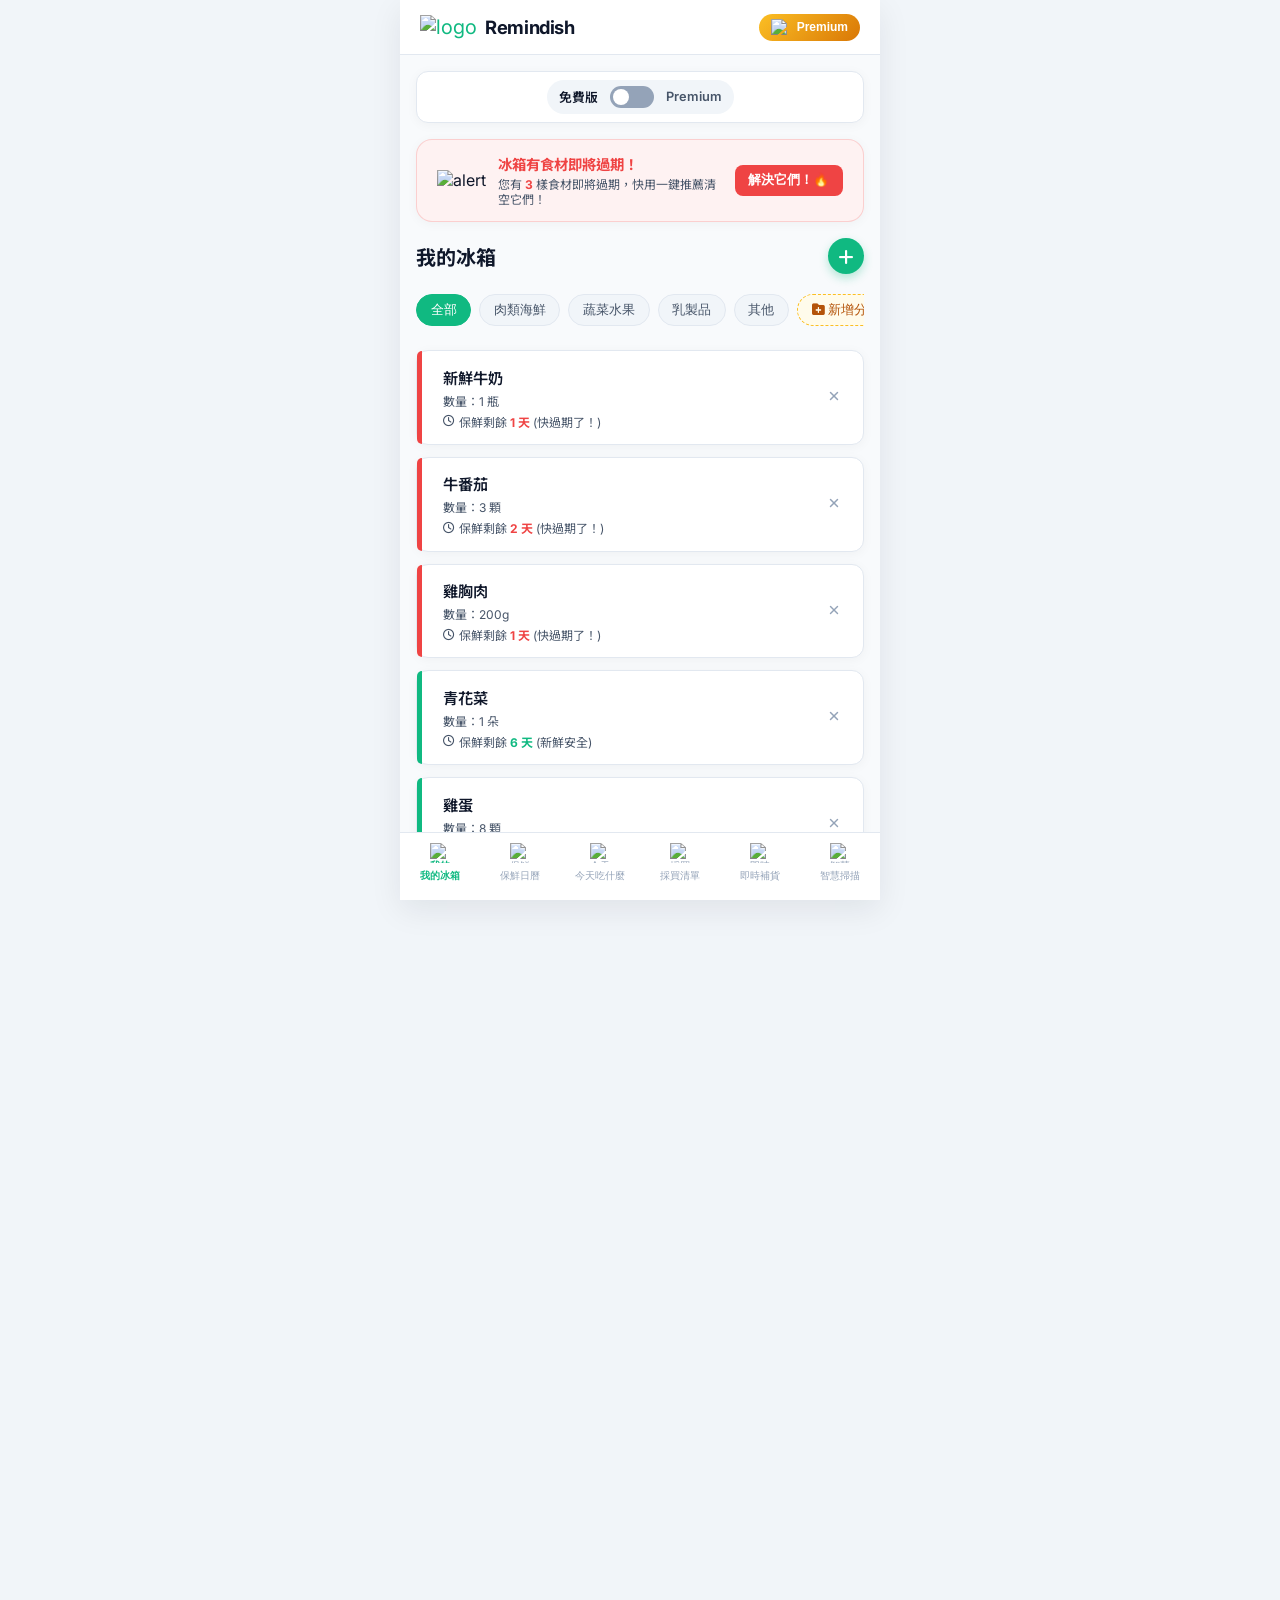
==== index.html @ 3a60038e "Add files via upload" ====
<!DOCTYPE html>
<html lang="zh-TW">
<head>
    <meta charset="UTF-8">
    <meta name="viewport" content="width=device-width, initial-scale=1.0, maximum-scale=1.0, user-scalable=no">
    <title>Remindish - 冰箱智慧食材管理與剩食救星</title>
    <!-- Google Fonts -->
    <link rel="preconnect" href="https://fonts.googleapis.com">
    <link rel="preconnect" href="https://fonts.gstatic.com" crossorigin>
    <link href="https://fonts.googleapis.com/css2?family=Inter:wght@300;400;500;600;700&family=Noto+Sans+TC:wght@300;400;500;700&display=swap" rel="stylesheet">
    <!-- FontAwesome for icons -->
    <link rel="stylesheet" href="https://cdnjs.cloudflare.com/ajax/libs/font-awesome/6.4.0/css/all.min.css">
    <link rel="stylesheet" href="style.css">
</head>
<body class="light-theme">
    
    <!-- Mobile App Root Container (Takes 100% width on phone, centered max-width on desktop) -->
    <div class="app-container">

        <!-- App Header -->
        <header class="app-header">
            <div class="logo-area">
                <div class="logo-icon"><img src="images/logo_fully_transparent.png" alt="logo" width="24" height="24"></div>
                <div class="logo-text">Remindish</div>
            </div>
            
            <div class="header-actions">
                <button class="pricing-btn" id="pricing-modal-trigger">
                    <img src="images/premium.svg" alt="premium" width="16" height="16" style="margin-right: 4px; vertical-align: middle;"> Premium
                </button>
            </div>
        </header>

        <!-- Scrollable Content Area -->
        <div class="app-content">
            
            <!-- Freemium Switcher Toggle (Floating/Sticky under header) -->
            <div class="tier-sticky-bar">
                <div class="tier-toggle-wrapper">
                    <span class="toggle-label Free">免費版</span>
                    <label class="switch">
                        <input type="checkbox" id="tier-toggle">
                        <span class="slider round"></span>
                    </label>
                    <span class="toggle-label Premium">Premium</span>
                </div>
            </div>

            <!-- Alert Banner (Magic Moment Trigger) -->
            <div class="magic-moment-banner" id="magic-banner">
                <div class="banner-icon">
                    <img src="images/alert.svg" alt="alert" width="24" height="24">
                </div>
                <div class="banner-content">
                    <h4>冰箱有食材即將過期！</h4>
                    <p>您有 <span class="highlight-count" id="expiring-count">3</span> 樣食材即將過期，快用一鍵推薦清空它們！</p>
                </div>
                <button class="banner-btn" id="magic-solve-btn">
                    解決它們！🔥
                </button>
            </div>

            <!-- Tab: 我的冰箱 -->
            <section id="tab-fridge" class="tab-section active">
                <div class="section-header">
                    <h2>我的冰箱</h2>
                    <button class="add-food-fab" id="open-add-modal">
                        <i class="fa-solid fa-plus"></i>
                    </button>
                </div>

                <!-- Folders (Category Selection) -->
                <div class="fridge-folders">
                    <div class="folder-list" id="fridge-folders-list">
                        <button class="folder-tab active" data-category="all">全部</button>
                        <button class="folder-tab" data-category="meat">肉類海鮮</button>
                        <button class="folder-tab" data-category="veg">蔬菜水果</button>
                        <button class="folder-tab" data-category="dairy">乳製品</button>
                        <button class="folder-tab" data-category="others">其他</button>
                        <button class="folder-tab add-folder-btn-lock" id="add-folder-btn">
                            新增分類 <img src="images/premium.svg" alt="lock" class="lock-icon" width="10" height="10" style="vertical-align: middle;">
                        </button>
                    </div>
                </div>

                <!-- Fridge Items Grid -->
                <div class="fridge-grid" id="fridge-grid">
                    <!-- JS Dynamic Render -->
                </div>
            </section>

            <!-- Tab: 保鮮日曆 -->
            <section id="tab-calendar" class="tab-section">
                <div class="section-header">
                    <h2>保鮮日曆</h2>
                </div>
                <div class="calendar-layout">
                    <div class="calendar-widget" id="calendar-widget">
                        <div class="calendar-header">
                            <button class="cal-nav-btn"><i class="fa-solid fa-chevron-left"></i></button>
                            <span class="cal-month-title">2026 年 6 月</span>
                            <button class="cal-nav-btn"><i class="fa-solid fa-chevron-right"></i></button>
                        </div>
                        <div class="calendar-weekdays">
                            <div>日</div><div>一</div><div>二</div><div>三</div><div>四</div><div>五</div><div>六</div>
                        </div>
                        <div class="calendar-days" id="calendar-days-container">
                            <!-- Days rendered via JS -->
                        </div>
                    </div>
                    
                    <div class="calendar-expiry-box">
                        <h3 id="selected-date-info">2026年6月4日</h3>
                        <div class="expiry-items-list" id="expiry-items-list">
                            <!-- JS dynamic render -->
                        </div>
                    </div>
                </div>
            </section>

            <!-- Tab: 今天吃什麼 -->
            <section id="tab-recipes" class="tab-section">
                <div class="section-header">
                    <h2>今天吃什麼</h2>
                    <div class="recipe-mode-indicator">
                        <span class="mode-text" id="recipe-limit-text">免費版 (限推薦 2 道)</span>
                    </div>
                </div>

                <!-- Recipe Search Bar -->
                <div class="recipe-search-bar" style="margin-bottom: 1rem;">
                    <div style="position: relative; display: flex; align-items: center; width: 100%;">
                        <i class="fa-solid fa-magnifying-glass" style="position: absolute; left: 12px; color: var(--color-text-secondary); pointer-events: none;"></i>
                        <input type="text" id="recipe-search-input" placeholder="搜尋食譜名稱或食材項目...">
                    </div>
                </div>

                <!-- Ingredient chips selector -->
                <div class="recipe-selector-box">
                    <p class="select-tip">選擇要使用的食材（預設已帶入過期食材）：</p>
                    <div class="ingredient-chips-container" id="recipe-ingredients-chips">
                        <!-- Chips rendered by JS -->
                    </div>
                    <button class="btn btn-primary btn-block" id="generate-recipes-btn">
                        <i class="fa-solid fa-wand-magic-sparkles"></i> 智慧配對最佳食譜
                    </button>
                </div>

                <!-- Recipe Category Filters -->
                <div class="recipe-categories-container" id="recipe-categories-bar">
                    <div class="recipe-cat-header">
                        <span class="cat-label">食譜分類濾鏡</span>
                        <img src="images/premium.svg" alt="lock" class="lock-icon" width="12" height="12" style="vertical-align: middle;">
                    </div>
                    <div class="recipe-cat-tags locked">
                        <span class="recipe-tag active">全部</span>
                        <span class="recipe-tag">家常快炒</span>
                        <span class="recipe-tag">精緻湯品</span>
                        <span class="recipe-tag">低卡減脂</span>
                        <span class="recipe-tag">烤箱料理</span>
                    </div>
                </div>

                <!-- Recipes Grid -->
                <div class="recipes-grid" id="recipes-grid">
                    <!-- JS Dynamic Render -->
                </div>
            </section>

            <!-- Tab: 採買清單 -->
            <section id="tab-shopping" class="tab-section">
                <div class="section-header">
                    <h2>採買清單</h2>
                    <button class="btn btn-text" id="clear-shopping-btn">
                        <i class="fa-solid fa-trash-can"></i> 清除
                    </button>
                </div>
                <div class="shopping-layout">
                    <div class="shopping-input-bar">
                        <input type="text" id="shopping-item-input" placeholder="想要採買什麼食材...">
                        <button class="btn btn-primary" id="add-shopping-btn">新增</button>
                    </div>
                    
                    <ul class="shopping-list" id="shopping-list-ul">
                        <!-- JS dynamic render -->
                    </ul>
                    
                    <div class="shopping-actions">
                        <button class="btn btn-primary btn-block" id="go-to-shop-btn">
                            <i class="fa-solid fa-truck-fast"></i> 前往「即時補貨」商場
                        </button>
                    </div>
                </div>
            </section>

            <!-- Tab: 即時補貨 -->
            <section id="tab-shop" class="tab-section">
                <div class="section-header">
                    <h2>即時補貨</h2>
                    <div class="cart-badge-container">
                        <i class="fa-solid fa-basket-shopping text-pink"></i> 購物車 (<span id="cart-count">0</span>)
                    </div>
                </div>
                <div class="shop-mobile-layout">
                    <div class="shop-import-section">
                        <h3>從採買清單一鍵補貨</h3>
                        <div class="import-shopping-box" id="import-shopping-box">
                            <!-- Dynamic elements -->
                        </div>
                    </div>
                    <div class="shop-products-section">
                        <h3>推薦食材加購</h3>
                        <div class="products-grid" id="products-grid">
                            <!-- Dynamic render -->
                        </div>
                    </div>
                </div>
            </section>

            <!-- Tab: 智慧掃描 -->
            <section id="tab-scan" class="tab-section">
                <div class="section-header">
                    <h2>智慧掃描</h2>
                </div>
                
                <!-- Lock Screen if Free Tier -->
                <div class="scan-lock-screen" id="scan-lock-screen">
                    <div class="lock-icon-large"><img src="images/premium.svg" alt="lock" width="64" height="64"></div>
                    <h3>這是 Premium 付費版專屬功能</h3>
                    <p>升級為 Premium 用戶，即可享受拍照發票或食材照片自動辨識並快速建檔的便利體驗！</p>
                    <button class="btn btn-gold" id="scan-upgrade-btn">
                        <img src="images/premium.svg" alt="premium" width="16" height="16" style="margin-right: 4px; vertical-align: middle;"> 立即升級 Premium
                    </button>
                </div>

                <!-- Scan Functional UI (Visible only in Premium) -->
                <div class="scan-working-screen hidden" id="scan-working-screen">
                    
                    <!-- Camera / Preview Workspace -->
                    <div class="scan-workspace">
                        <!-- Camera Stream Preview -->
                        <div class="camera-preview-container hidden" id="camera-preview-box">
                            <video id="camera-stream" autoplay playsinline></video>
                            <div class="camera-controls">
                                <button class="btn btn-secondary" id="close-camera-btn">關閉相機</button>
                                <button class="btn btn-primary" id="capture-photo-btn">
                                    <i class="fa-solid fa-camera"></i> 拍照
                                </button>
                            </div>
                        </div>

                        <!-- Image Preview (Captured or Uploaded) -->
                        <div class="image-preview-container hidden" id="image-preview-box">
                            <img id="scanned-image-preview" src="" alt="預覽相片">
                            <div class="preview-controls">
                                <button class="btn btn-secondary" id="recapture-btn">重新選擇</button>
                                <button class="btn btn-primary" id="analyze-photo-btn">
                                    <i class="fa-solid fa-wand-magic-sparkles"></i> 開始 AI 辨識
                                </button>
                            </div>
                        </div>

                        <!-- Initial Scan Choice Panel -->
                        <div class="scan-options" id="scan-options-panel">
                            <div class="scan-card" id="scan-camera-trigger">
                                <img src="images/scan.svg" alt="camera" width="48" height="48" style="margin-bottom: 8px;">
                                <h3>開啟相機拍攝</h3>
                                <p>使用手機或電腦相機，開啟即時鏡頭畫面拍攝食材。</p>
                                <button class="btn btn-secondary btn-block">啟動鏡頭</button>
                            </div>
                            <div class="scan-card" id="scan-upload-trigger">
                                <img src="images/shopping.svg" alt="upload" width="48" height="48" style="margin-bottom: 8px;">
                                <h3>從相簿上傳</h3>
                                <p>從您手機的相本選擇已拍好的食材照片或明細圖片上傳。</p>
                                <button class="btn btn-secondary btn-block">選擇照片</button>
                            </div>
                        </div>
                    </div>
                    
                    <!-- Hidden elements for file selection and drawing -->
                    <input type="file" id="scan-file-input" accept="image/*" style="display: none;">
                    <canvas id="scan-canvas" style="display: none;"></canvas>

                    <!-- Scanner Animation Overlay (Hidden initially) -->
                    <div class="scanner-simulation hidden" id="scanner-sim">
                        <div class="scanner-line"></div>
                        <div class="scanner-text" id="scanner-sim-text">正在分析發票條碼與食材明細...</div>
                    </div>
                </div>
            </section>

        </div>

        <!-- Bottom Navigation Bar (Phone Tab Bar) -->
        <nav class="bottom-nav">
            <button class="nav-item active" data-tab="fridge">
                <img src="images/fridge.svg" alt="我的冰箱" width="20" height="20">
                <span>我的冰箱</span>
            </button>
            <button class="nav-item" data-tab="calendar">
                <img src="images/calendar.svg" alt="保鮮日曆" width="20" height="20">
                <span>保鮮日曆</span>
            </button>
            <button class="nav-item" data-tab="recipes">
                <img src="images/recipes.svg" alt="今天吃什麼" width="20" height="20">
                <span>今天吃什麼</span>
            </button>
            <button class="nav-item" data-tab="shopping">
                <img src="images/shopping.svg" alt="採買清單" width="20" height="20">
                <span>採買清單</span>
            </button>
            <button class="nav-item" data-tab="shop">
                <img src="images/shop.svg" alt="即時補貨" width="20" height="20">
                <span>即時補貨</span>
            </button>
            <button class="nav-item" data-tab="scan">
                <img src="images/scan.svg" alt="智慧掃描" width="20" height="20">
                <span>智慧掃描</span>
            </button>
        </nav>

    </div>

    <!-- Modal: 新增食材 -->
    <div class="modal-overlay" id="add-item-modal">
        <div class="modal-content">
            <div class="modal-header">
                <h3>新增食材到冰箱</h3>
                <button class="close-btn" id="close-add-modal">&times;</button>
            </div>
            <div class="modal-body">
                <div class="form-group">
                    <label for="input-name">食材名稱</label>
                    <input type="text" id="input-name" placeholder="例如：青花菜、牛肉片">
                </div>
                <div class="form-row">
                    <div class="form-group">
                        <label for="input-category">食材分類</label>
                        <select id="input-category">
                            <option value="meat">肉類海鮮</option>
                            <option value="veg">蔬菜水果</option>
                            <option value="dairy">乳製品</option>
                            <option value="others">其他</option>
                        </select>
                    </div>
                    <div class="form-group">
                        <label for="input-days">保鮮天數</label>
                        <input type="number" id="input-days" value="3" min="1">
                    </div>
                </div>
                <div class="form-group">
                    <label for="input-quantity">數量 / 單位</label>
                    <input type="text" id="input-quantity" value="1 包" placeholder="例如：1 包、500g">
                </div>
            </div>
            <div class="modal-footer">
                <button class="btn btn-secondary" id="cancel-add-btn">取消</button>
                <button class="btn btn-primary" id="save-add-btn">新增</button>
            </div>
        </div>
    </div>

    <!-- Modal: 訂閱方案 -->
    <div class="modal-overlay" id="pricing-modal">
        <div class="modal-content pricing-modal-content">
            <div class="modal-header">
                <h3>💎 訂閱 Premium 計劃</h3>
                <button class="close-btn" id="close-pricing-modal">&times;</button>
            </div>
            <div class="modal-body">
                <div class="pricing-cards-container">
                    
                    <!-- Free Plan Card -->
                    <div class="pricing-card free-plan">
                        <div class="plan-badge">Starter</div>
                        <h4>免費版</h4>
                        <div class="price">NT$0 <span>/ 永久免費</span></div>
                        <p class="plan-desc">適合輕度使用者、初次體驗</p>
                        <ul class="plan-features">
                            <li><i class="fa-solid fa-check"></i> 手動輸入食材</li>
                            <li><i class="fa-solid fa-check"></i> 剩菜食譜限 2 道</li>
                            <li><i class="fa-solid fa-xmark text-red"></i> 觀看 5 秒廣告</li>
                            <li><i class="fa-solid fa-xmark text-red"></i> 無法新增分類/自訂分類</li>
                        </ul>
                        <button class="btn btn-secondary btn-block" id="choose-free-btn">目前方案</button>
                    </div>
                    
                    <!-- Monthly Plan Card -->
                    <div class="pricing-card premium-plan monthly recommended">
                        <div class="plan-badge">最受歡迎</div>
                        <h4>Premium 月訂閱</h4>
                        <div class="price">NT$120 <span>/ 月</span></div>
                        <p class="plan-desc">經常下廚、想減少食材浪費的個人</p>
                        <ul class="plan-features">
                            <li><i class="fa-solid fa-check"></i> <strong>AI 智慧發票/照片掃描</strong></li>
                            <li><i class="fa-solid fa-check"></i> <strong>無廣告干擾</strong> 流暢體驗</li>
                            <li><i class="fa-solid fa-check"></i> 剩食食譜擴增至 <strong>4~5 道</strong></li>
                            <li><i class="fa-solid fa-check"></i> 解鎖食材分類與資料夾</li>
                        </ul>
                        <button class="btn btn-gold btn-block" id="upgrade-monthly-btn">立即訂閱</button>
                    </div>

                    <!-- Yearly Plan Card -->
                    <div class="pricing-card premium-plan yearly">
                        <div class="plan-badge-gold">超值首選</div>
                        <h4>Premium 年訂閱</h4>
                        <div class="price">NT$1320 <span>/ 年</span></div>
                        <p class="plan-desc">長期管理省心首選，每月僅約 NT$110</p>
                        <ul class="plan-features">
                            <li><i class="fa-solid fa-check"></i> 享有 Monthly 所有功能</li>
                            <li><i class="fa-solid fa-percent"></i> 年繳省下 <strong>10%</strong> 費用</li>
                            <li><i class="fa-solid fa-shield-halved"></i> 隨時可取消</li>
                        </ul>
                        <button class="btn btn-gold btn-block" id="upgrade-yearly-btn">年度訂閱 (最划算)</button>
                    </div>
                </div>

                <!-- Exporter section for JPG assets -->
                <div class="download-assets-section" style="margin: 1.5rem 0; text-align: center; border-top: 1px solid var(--border-color); padding-top: 1.5rem;">
                    <h4 style="font-size: 0.95rem; font-weight: 700; margin-bottom: 0.35rem;">📦 開發資源下載 (自行使用)</h4>
                    <p style="font-size: 0.75rem; color: var(--color-text-secondary); margin-bottom: 0.85rem;">可一鍵將所有的功能模組圖示與 App Logo 匯出為高畫質 JPG 格式圖檔</p>
                    <button class="btn btn-primary" id="download-jpg-btn" style="padding: 0.55rem 1.5rem;">
                        <i class="fa-solid fa-download"></i> 一鍵下載全套 JPG 圖檔
                    </button>
                </div>

                <!-- Why Subscribe -->
                <div class="why-subscribe-section">
                    <h4>為什麼選擇 Premium 訂閱制？</h4>
                    <div class="why-grid">
                        <div class="why-item">
                            <h5><i class="fa-solid fa-clock-rotate-left"></i> 需求具有持續性</h5>
                            <p>食材管理與料理規劃是每天重複發生的剛需，訂閱讓我們能為您提供不間斷的提醒服務。</p>
                        </div>
                        <div class="why-item">
                            <h5><i class="fa-solid fa-chart-line"></i> 使用價值持續累積</h5>
                            <p>使用越久，您的飲食偏好、食材分類與常備清單越完整，AI 推薦也越貼切。</p>
                        </div>
                        <div class="why-item">
                            <h5><i class="fa-solid fa-bolt"></i> 大幅節省時間</h5>
                            <p>一鍵拍照或掃描發票，5 秒自動辨識輸入，免去手動打字記錄的繁瑣過程。</p>
                        </div>
                        <div class="why-item">
                            <h5><i class="fa-solid fa-server"></i> 支撐服務維護</h5>
                            <p>您的訂閱金能直接支持我們在 AI 影像辨識、智慧食譜運算伺服器與資料庫之維護開銷。</p>
                        </div>
                    </div>
                </div>
            </div>
        </div>
    </div>

    <!-- Ad Overlay Container (Free tier only) -->
    <div class="ad-overlay" id="ad-overlay">
        <div class="ad-box">
            <div class="ad-header">
                <span class="ad-badge">廣告</span>
                <span class="ad-timer" id="ad-timer-text">廣告將於 5 秒後結束</span>
                <button class="ad-skip-btn hidden" id="ad-skip-btn">跳過廣告 &times;</button>
            </div>
            <div class="ad-body">
                <h2>🍏 Remindish Premium 享無廣告體驗</h2>
                <p>升級為 Premium 會員，不僅能去廣告，還能解鎖 **AI 發票掃描** 與 **多重食譜推薦**！</p>
                <div class="ad-visual">
                    <i class="fa-solid fa-gem animated-gem"></i>
                    <span>年訂閱平均每月只要 NT$110！</span>
                </div>
                <button class="btn btn-gold" id="ad-upgrade-btn">升級並跳過廣告</button>
            </div>
        </div>
    </div>

    <!-- Recipe Detail Modal -->
    <div class="modal-overlay" id="recipe-detail-modal">
        <div class="modal-content recipe-modal-content">
            <div class="modal-header">
                <h3 id="recipe-detail-title">食譜詳情</h3>
                <button class="close-btn" id="close-recipe-detail">&times;</button>
            </div>
            <div class="modal-body" id="recipe-detail-body">
                <!-- JS dynamic content -->
            </div>
        </div>
    </div>

    <!-- Toast Notification -->
    <div class="toast" id="toast">提示訊息</div>

    <script src="app.js"></script>
</body>
</html>
---- style.css ----
/* ==========================================================================
   Remindish.AI MVP - Mobile Web App Sizing (No Phone Bezel/Simulator)
   ========================================================================== */

:root {
    --bg-desktop: #f1f5f9;
    --bg-phone: #f8fafc;
    --bg-card: #ffffff;
    
    --color-text-primary: #0f172a;
    --color-text-secondary: #475569;
    --color-text-muted: #94a3b8;
    
    --border-color: #e2e8f0;
    
    /* Clean, Consumer Colors */
    --primary: #10b981; /* Healthy Fresh Green */
    --primary-light: #e6f4ea;
    --primary-hover: #059669;
    
    --accent-orange: #f59e0b; /* Expiry Warning */
    --accent-orange-light: #fffbeb;
    
    --accent-red: #ef4444; /* High Expiry Danger */
    --accent-red-light: #fef2f2;
    
    --accent-cyan: #06b6d4;
    --accent-cyan-light: #ecfeff;
    
    --accent-pink: #ec4899;
    --accent-pink-light: #fdf2f8;
    
    --accent-gold: #fbbf24;
    --accent-gold-light: #fffbeb;
    
    --font-sans: 'Inter', 'Noto Sans TC', sans-serif;
    --shadow-soft: 0 2px 12px rgba(0, 0, 0, 0.04);
    --shadow-premium: 0 10px 30px rgba(15, 23, 42, 0.08);
    --transition-smooth: all 0.2s ease-in-out;
}

/* Reset */
* {
    margin: 0;
    padding: 0;
    box-sizing: border-box;
}

body {
    background-color: var(--bg-desktop);
    color: var(--color-text-primary);
    font-family: var(--font-sans);
    min-height: 100vh;
    display: flex;
    justify-content: center;
    align-items: flex-start;
}

/* App Container - Acts as the mobile page layout container */
.app-container {
    width: 100%;
    max-width: 480px; /* Real mobile app width when viewed on desktop */
    min-height: 100vh;
    height: 100vh;
    background-color: var(--bg-phone);
    display: flex;
    flex-direction: column;
    position: relative;
    box-shadow: var(--shadow-premium);
    overflow: hidden;
}

/* Scrollable Content Area */
.app-content {
    flex: 1;
    overflow-y: auto;
    padding: 1rem;
    padding-bottom: 84px; /* Room for bottom navigation */
    display: flex;
    flex-direction: column;
    gap: 1rem;
}

/* Header */
.app-header {
    display: flex;
    justify-content: space-between;
    align-items: center;
    padding: 0.85rem 1.25rem;
    background: var(--bg-card);
    border-bottom: 1px solid var(--border-color);
}

.logo-area {
    display: flex;
    align-items: center;
    gap: 0.5rem;
}

.logo-icon {
    font-size: 1.25rem;
    color: var(--primary);
}

.logo-text {
    font-size: 1.15rem;
    font-weight: 700;
    letter-spacing: -0.02em;
}

.logo-text span {
    color: var(--primary);
}

/* Sticky Freemium Toggle under Header */
.tier-sticky-bar {
    background: var(--bg-card);
    padding: 0.5rem;
    border-radius: 12px;
    border: 1px solid var(--border-color);
    box-shadow: var(--shadow-soft);
    display: flex;
    justify-content: center;
}

.tier-toggle-wrapper {
    display: flex;
    align-items: center;
    gap: 0.75rem;
    background: #f1f5f9;
    padding: 0.35rem 0.75rem;
    border-radius: 50px;
}

.toggle-label {
    font-size: 0.8rem;
    font-weight: 600;
    color: var(--color-text-secondary);
}

.toggle-label.Free {
    color: var(--color-text-primary);
}

/* Toggle Switch slider styles */
.switch {
    position: relative;
    display: inline-block;
    width: 44px;
    height: 22px;
}

.switch input {
    opacity: 0;
    width: 0;
    height: 0;
}

.slider {
    position: absolute;
    cursor: pointer;
    top: 0;
    left: 0;
    right: 0;
    bottom: 0;
    background-color: var(--color-text-muted);
    transition: .3s;
    border-radius: 34px;
}

.slider:before {
    position: absolute;
    content: "";
    height: 16px;
    width: 16px;
    left: 3px;
    bottom: 3px;
    background-color: white;
    transition: .3s;
    border-radius: 50%;
}

input:checked + .slider {
    background-color: var(--accent-gold);
}

input:checked + .slider:before {
    transform: translateX(22px);
}

/* Pricing Header Button */
.pricing-btn {
    background: linear-gradient(135deg, var(--accent-gold), #d97706);
    color: #ffffff;
    border: none;
    padding: 0.35rem 0.75rem;
    border-radius: 50px;
    font-weight: 700;
    font-size: 0.75rem;
    cursor: pointer;
    display: flex;
    align-items: center;
    gap: 0.35rem;
    transition: var(--transition-smooth);
}

.pricing-btn:hover {
    transform: translateY(-1px);
}

/* Bottom Navigation Bar (Tab Bar) */
.bottom-nav {
    position: absolute;
    bottom: 0;
    left: 0;
    right: 0;
    height: 68px;
    background: var(--bg-card);
    border-top: 1px solid var(--border-color);
    display: flex;
    justify-content: space-around;
    align-items: center;
    padding-bottom: 8px;
    z-index: 100;
}

.bottom-nav .nav-item {
    background: transparent;
    border: none;
    display: flex;
    flex-direction: column;
    align-items: center;
    justify-content: center;
    gap: 0.25rem;
    color: var(--color-text-muted);
    font-size: 0.65rem; /* Adjusted for full feature names */
    font-weight: 500;
    cursor: pointer;
    transition: var(--transition-smooth);
    flex: 1;
}

.bottom-nav .nav-item img {
    width: 20px;
    height: 20px;
    margin-bottom: 2px;
}

.bottom-nav .nav-item:hover {
    color: var(--color-text-secondary);
}

.bottom-nav .nav-item.active {
    color: var(--primary);
    font-weight: 700;
}

/* Section transitions */
.tab-section {
    display: none;
}

.tab-section.active {
    display: flex;
    flex-direction: column;
    gap: 1rem;
    animation: slideUp 0.25s ease-out;
}

@keyframes slideUp {
    from { opacity: 0; transform: translateY(8px); }
    to { opacity: 1; transform: translateY(0); }
}

.section-header {
    display: flex;
    justify-content: space-between;
    align-items: center;
    margin-bottom: 0.25rem;
}

.section-header h2 {
    font-size: 1.25rem;
    font-weight: 700;
    color: var(--color-text-primary);
}

/* Expiry Magic Banner */
.magic-moment-banner {
    background: var(--accent-red-light);
    border: 1px solid rgba(239, 68, 68, 0.2);
    border-radius: 16px;
    padding: 0.85rem 1.25rem;
    display: flex;
    align-items: center;
    gap: 0.75rem;
    box-shadow: var(--shadow-soft);
    transition: var(--transition-smooth);
}

.magic-moment-banner.fade-out {
    display: none !important;
}

.banner-content {
    flex: 1;
}

.banner-content h4 {
    font-size: 0.9rem;
    font-weight: 700;
    color: var(--accent-red);
    margin-bottom: 0.15rem;
}

.banner-content p {
    font-size: 0.75rem;
    color: var(--color-text-secondary);
    line-height: 1.3;
}

.highlight-count {
    font-weight: 700;
    color: var(--accent-red);
}

.banner-btn {
    background: var(--accent-red);
    color: #ffffff;
    border: none;
    border-radius: 8px;
    padding: 0.45rem 0.85rem;
    font-size: 0.8rem;
    font-weight: 700;
    cursor: pointer;
    transition: var(--transition-smooth);
}

/* FAB button for adding food */
.add-food-fab {
    background: var(--primary);
    color: #ffffff;
    border: none;
    width: 36px;
    height: 36px;
    border-radius: 50%;
    display: flex;
    justify-content: center;
    align-items: center;
    font-size: 1.1rem;
    cursor: pointer;
    box-shadow: 0 4px 10px rgba(16, 185, 129, 0.3);
    transition: var(--transition-smooth);
}

/* Folders category select bar */
.fridge-folders {
    overflow-x: auto;
    margin-bottom: 0.25rem;
    padding-bottom: 0.25rem;
    -webkit-overflow-scrolling: touch;
}

.fridge-folders::-webkit-scrollbar {
    display: none;
}

.folder-list {
    display: flex;
    gap: 0.5rem;
    white-space: nowrap;
}

.folder-tab {
    background: #f1f5f9;
    border: 1px solid #e2e8f0;
    color: var(--color-text-secondary);
    padding: 0.4rem 0.85rem;
    border-radius: 20px;
    font-size: 0.8rem;
    font-weight: 500;
    cursor: pointer;
}

.folder-tab.active {
    background: var(--primary);
    color: #ffffff;
    border-color: var(--primary);
}

.add-folder-btn-lock {
    background: var(--accent-gold-light);
    border: 1px dashed var(--accent-gold);
    color: #b45309;
}

.lock-icon {
    font-size: 0.7rem;
    margin-left: 0.2rem;
}

/* Food Inventory Grid */
.fridge-grid {
    display: flex;
    flex-direction: column;
    gap: 0.75rem;
}

.food-card {
    background: var(--bg-card);
    border: 1px solid var(--border-color);
    border-radius: 12px;
    padding: 0.9rem 1.1rem;
    display: flex;
    justify-content: space-between;
    align-items: center;
    position: relative;
    box-shadow: var(--shadow-soft);
}

.food-card::before {
    content: '';
    position: absolute;
    top: 0;
    bottom: 0;
    left: 0;
    width: 5px;
    border-top-left-radius: 12px;
    border-bottom-left-radius: 12px;
}

.food-card.expiry-danger::before { background: var(--accent-red); }
.food-card.expiry-warning::before { background: var(--accent-orange); }
.food-card.expiry-safe::before { background: var(--primary); }

.food-card-left {
    display: flex;
    flex-direction: column;
    gap: 0.25rem;
    padding-left: 0.5rem;
}

.food-title {
    font-size: 0.95rem;
    font-weight: 600;
    color: var(--color-text-primary);
}

.food-qty {
    font-size: 0.75rem;
    color: var(--color-text-secondary);
}

.food-expiry-info {
    font-size: 0.75rem;
    color: var(--color-text-secondary);
    display: flex;
    align-items: center;
    gap: 0.25rem;
}

.food-card.expiry-danger .expiry-days-text { color: var(--accent-red); font-weight: 700; }
.food-card.expiry-warning .expiry-days-text { color: var(--accent-orange); font-weight: 700; }
.food-card.expiry-safe .expiry-days-text { color: var(--primary); font-weight: 700; }

.action-icon-btn {
    background: transparent;
    border: none;
    color: var(--color-text-muted);
    cursor: pointer;
    font-size: 0.85rem;
    transition: var(--transition-smooth);
    padding: 0.25rem;
}

.action-icon-btn:hover {
    color: var(--accent-red);
}

/* Button styles */
.btn {
    border: none;
    border-radius: 8px;
    padding: 0.55rem 1rem;
    font-size: 0.85rem;
    font-weight: 600;
    cursor: pointer;
    display: inline-flex;
    align-items: center;
    justify-content: center;
    gap: 0.35rem;
}

.btn-primary {
    background: var(--primary);
    color: #ffffff;
}

.btn-primary:hover {
    background: var(--primary-hover);
}

.btn-secondary {
    background: #f1f5f9;
    color: var(--color-text-primary);
    border: 1px solid var(--border-color);
}

.btn-gold {
    background: linear-gradient(135deg, var(--accent-gold), #d97706);
    color: #ffffff;
}

.btn-block {
    width: 100%;
}

.btn-text {
    background: transparent;
    color: var(--color-text-secondary);
    padding: 0.25rem;
}

/* Modal Drawer (iOS drawer pop style) */
.modal-overlay {
    position: absolute;
    top: 0;
    left: 0;
    right: 0;
    bottom: 0;
    background: rgba(15, 23, 42, 0.4);
    backdrop-filter: blur(4px);
    display: flex;
    justify-content: center;
    align-items: flex-end;
    z-index: 1000;
    opacity: 0;
    pointer-events: none;
    transition: var(--transition-smooth);
}

.modal-overlay.active {
    opacity: 1;
    pointer-events: auto;
}

.modal-content {
    background: var(--bg-card);
    width: 100%;
    border-top-left-radius: 24px;
    border-top-right-radius: 24px;
    padding: 1.5rem;
    box-shadow: 0 -10px 25px rgba(0, 0, 0, 0.1);
    transform: translateY(100%);
    transition: var(--transition-smooth);
    max-height: 85%;
    overflow-y: auto;
}

.modal-overlay.active .modal-content {
    transform: translateY(0);
}

.modal-header {
    display: flex;
    justify-content: space-between;
    align-items: center;
    margin-bottom: 1.25rem;
    padding-bottom: 0.5rem;
    border-bottom: 1px solid var(--border-color);
}

.modal-header h3 {
    font-size: 1.1rem;
    font-weight: 700;
}

.close-btn {
    background: transparent;
    border: none;
    font-size: 1.5rem;
    color: var(--color-text-muted);
    cursor: pointer;
}

/* Form layouts */
.form-group {
    display: flex;
    flex-direction: column;
    gap: 0.4rem;
    margin-bottom: 1rem;
}

.form-group label {
    font-size: 0.75rem;
    font-weight: 600;
    color: var(--color-text-secondary);
}

.form-group input, .form-group select {
    background: #f8fafc;
    border: 1px solid var(--border-color);
    padding: 0.65rem 0.85rem;
    border-radius: 8px;
    font-size: 0.85rem;
    color: var(--color-text-primary);
    outline: none;
}

.form-group input:focus, .form-group select:focus {
    border-color: var(--primary);
}

.form-row {
    display: grid;
    grid-template-columns: 1fr 1fr;
    gap: 0.75rem;
}

.modal-footer {
    display: flex;
    gap: 0.75rem;
    margin-top: 1.25rem;
}

/* Pricing plan view layout */
.pricing-modal-content {
    max-height: 90%;
}

.pricing-cards-container {
    display: flex;
    flex-direction: column;
    gap: 1rem;
    margin-bottom: 1.5rem;
}

.pricing-card {
    background: var(--bg-card);
    border: 1px solid var(--border-color);
    border-radius: 16px;
    padding: 1.25rem;
    position: relative;
    display: flex;
    flex-direction: column;
    gap: 0.75rem;
}

.pricing-card.recommended {
    border-color: var(--accent-gold);
    background: var(--accent-gold-light);
}

.plan-badge {
    background: #f1f5f9;
    font-size: 0.65rem;
    font-weight: 700;
    padding: 0.15rem 0.5rem;
    border-radius: 4px;
    align-self: flex-start;
}

.recommended .plan-badge {
    background: var(--accent-gold);
    color: #92400e;
}

.plan-badge-gold {
    background: #fbbf24;
    color: #92400e;
    font-size: 0.65rem;
    font-weight: 700;
    padding: 0.15rem 0.5rem;
    border-radius: 4px;
    align-self: flex-start;
}

.pricing-card h4 {
    font-size: 1rem;
    font-weight: 700;
}

.pricing-card .price {
    font-size: 1.35rem;
    font-weight: 800;
}

.pricing-card .price span {
    font-size: 0.75rem;
    color: var(--color-text-secondary);
    font-weight: 400;
}

.plan-desc {
    font-size: 0.75rem;
    color: var(--color-text-secondary);
}

.plan-features {
    list-style: none;
    display: flex;
    flex-direction: column;
    gap: 0.4rem;
    font-size: 0.75rem;
}

.plan-features li {
    display: flex;
    align-items: center;
    gap: 0.35rem;
    color: var(--color-text-secondary);
}

.plan-features li i.fa-check {
    color: var(--primary);
}

.plan-features li i.fa-xmark {
    color: var(--accent-red);
}

/* Why subscribe grid */
.why-subscribe-section {
    border-top: 1px solid var(--border-color);
    padding-top: 1.25rem;
}

.why-subscribe-section h4 {
    font-size: 0.95rem;
    margin-bottom: 0.85rem;
    font-weight: 700;
    text-align: center;
}

.why-grid {
    display: flex;
    flex-direction: column;
    gap: 0.85rem;
}

.why-item h5 {
    font-size: 0.8rem;
    font-weight: 700;
    color: var(--color-text-primary);
    display: flex;
    align-items: center;
    gap: 0.35rem;
}

.why-item h5 i {
    color: var(--primary);
}

.why-item p {
    font-size: 0.75rem;
    color: var(--color-text-secondary);
    line-height: 1.4;
    padding-left: 1.1rem;
}

/* Recipes Layout */
.recipe-mode-indicator {
    font-size: 0.75rem;
    background: var(--primary-light);
    color: var(--primary-hover);
    padding: 0.2rem 0.6rem;
    border-radius: 12px;
}

.recipe-selector-box {
    background: var(--bg-card);
    border: 1px solid var(--border-color);
    border-radius: 16px;
    padding: 1rem;
    box-shadow: var(--shadow-soft);
}

.select-tip {
    font-size: 0.75rem;
    color: var(--color-text-secondary);
    margin-bottom: 0.5rem;
}

.ingredient-chips-container {
    display: flex;
    flex-wrap: wrap;
    gap: 0.4rem;
    margin-bottom: 0.85rem;
}

.ingredient-chip {
    background: #f1f5f9;
    border: 1px solid #e2e8f0;
    padding: 0.35rem 0.75rem;
    border-radius: 20px;
    font-size: 0.75rem;
    cursor: pointer;
    display: flex;
    align-items: center;
    gap: 0.35rem;
}

.ingredient-chip.selected {
    background: var(--primary-light);
    border-color: var(--primary);
    color: var(--primary-hover);
}

.recipe-categories-container {
    display: flex;
    flex-direction: column;
    gap: 0.35rem;
}

.recipe-cat-header {
    display: flex;
    justify-content: space-between;
    align-items: center;
}

.cat-label {
    font-size: 0.75rem;
    font-weight: 600;
    color: var(--color-text-secondary);
}

.recipe-cat-tags {
    display: flex;
    gap: 0.35rem;
    overflow-x: auto;
    padding-bottom: 0.25rem;
}

.recipe-cat-tags::-webkit-scrollbar {
    display: none;
}

.recipe-cat-tags.locked {
    opacity: 0.5;
    pointer-events: none;
}

.recipe-tag {
    background: #f1f5f9;
    border: 1px solid var(--border-color);
    padding: 0.3rem 0.7rem;
    border-radius: 12px;
    font-size: 0.75rem;
    cursor: pointer;
    white-space: nowrap;
}

.recipe-tag.active {
    background: var(--accent-gold);
    color: #78350f;
    font-weight: 700;
    border-color: var(--accent-gold);
}

.recipes-grid {
    display: flex;
    flex-direction: column;
    gap: 1rem;
}

.recipe-card {
    background: var(--bg-card);
    border: 1px solid var(--border-color);
    border-radius: 16px;
    overflow: hidden;
    display: flex;
    box-shadow: var(--shadow-soft);
}

.recipe-image-placeholder {
    width: 100px;
    background: #f1f5f9;
    display: flex;
    justify-content: center;
    align-items: center;
    position: relative;
}

.recipe-image-placeholder i {
    font-size: 2rem;
    color: var(--color-text-muted);
}

.recipe-tag-badge {
    position: absolute;
    top: 5px;
    left: 5px;
    background: var(--accent-gold);
    color: #78350f;
    font-size: 0.6rem;
    font-weight: 700;
    padding: 0.15rem 0.35rem;
    border-radius: 4px;
}

.recipe-card-content {
    flex: 1;
    padding: 0.85rem;
    display: flex;
    flex-direction: column;
    gap: 0.35rem;
}

.recipe-card-content h3 {
    font-size: 0.95rem;
    font-weight: 700;
}

.recipe-match-info {
    font-size: 0.7rem;
    color: var(--primary-hover);
    background: var(--primary-light);
    padding: 0.15rem 0.35rem;
    border-radius: 4px;
    align-self: flex-start;
}

.recipe-ingredients-preview {
    font-size: 0.7rem;
    color: var(--color-text-secondary);
}

.recipe-card-footer {
    display: flex;
    justify-content: space-between;
    align-items: center;
    padding-top: 0.25rem;
}

.recipe-cook-time {
    font-size: 0.7rem;
    color: var(--color-text-muted);
}

/* 5s Ad Simulation screen */
.ad-overlay {
    position: absolute;
    top: 0;
    left: 0;
    right: 0;
    bottom: 0;
    background: rgba(255, 255, 255, 0.98);
    z-index: 2000;
    display: flex;
    justify-content: center;
    align-items: center;
    opacity: 0;
    pointer-events: none;
    transition: var(--transition-smooth);
}

.ad-overlay.active {
    opacity: 1;
    pointer-events: auto;
}

.ad-box {
    width: 90%;
    padding: 1.5rem;
    border-radius: 20px;
    background: var(--bg-card);
    border: 1px solid var(--border-color);
    box-shadow: 0 10px 30px rgba(0,0,0,0.1);
    text-align: center;
    display: flex;
    flex-direction: column;
    gap: 1rem;
}

.ad-header {
    display: flex;
    justify-content: space-between;
    align-items: center;
}

.ad-badge {
    background: #f1f5f9;
    font-size: 0.65rem;
    padding: 0.15rem 0.4rem;
    border-radius: 4px;
}

.ad-timer {
    font-size: 0.75rem;
    color: var(--accent-orange);
    font-weight: 600;
}

.ad-skip-btn {
    background: transparent;
    border: none;
    color: var(--color-text-primary);
    cursor: pointer;
    font-weight: 700;
    font-size: 0.8rem;
}

.ad-skip-btn.hidden {
    display: none;
}

.ad-body h2 {
    font-size: 1.15rem;
}

.ad-visual {
    background: var(--accent-gold-light);
    border: 1px dashed var(--accent-gold);
    padding: 1rem;
    border-radius: 12px;
    display: flex;
    flex-direction: column;
    align-items: center;
    gap: 0.5rem;
}

.animated-gem {
    font-size: 2rem;
    color: var(--accent-gold);
    animation: bounceGem 2s infinite ease-in-out;
}

@keyframes bounceGem {
    0%, 100% { transform: translateY(0); }
    50% { transform: translateY(-6px); }
}

/* Calendar Styling */
.calendar-layout {
    display: flex;
    flex-direction: column;
    gap: 1rem;
}

.calendar-widget {
    background: var(--bg-card);
    border: 1px solid var(--border-color);
    border-radius: 16px;
    padding: 1rem;
    box-shadow: var(--shadow-soft);
}

.calendar-header {
    display: flex;
    justify-content: space-between;
    align-items: center;
    margin-bottom: 0.85rem;
}

.cal-nav-btn {
    background: transparent;
    border: none;
    color: var(--color-text-secondary);
    font-size: 0.85rem;
    cursor: pointer;
}

.cal-month-title {
    font-weight: 700;
    font-size: 0.95rem;
}

.calendar-weekdays {
    display: grid;
    grid-template-columns: repeat(7, 1fr);
    text-align: center;
    font-weight: 700;
    color: var(--color-text-muted);
    font-size: 0.75rem;
    margin-bottom: 0.5rem;
}

.calendar-days {
    display: grid;
    grid-template-columns: repeat(7, 1fr);
    row-gap: 0.35rem;
}

.calendar-day-cell {
    aspect-ratio: 1;
    display: flex;
    flex-direction: column;
    justify-content: center;
    align-items: center;
    border-radius: 50%;
    cursor: pointer;
    font-size: 0.8rem;
    position: relative;
}

.calendar-day-cell:hover {
    background: #f1f5f9;
}

.calendar-day-cell.active {
    background: var(--primary);
    color: #ffffff;
    font-weight: 700;
}

.calendar-day-cell.other-month {
    color: var(--color-text-muted);
    opacity: 0.3;
}

.event-dot {
    width: 4px;
    height: 4px;
    border-radius: 50%;
    position: absolute;
    bottom: 3px;
}

.event-dot.danger { background: var(--accent-red); }
.event-dot.warning { background: var(--accent-orange); }
.event-dot.safe { background: var(--primary); }

.calendar-expiry-box {
    background: var(--bg-card);
    border: 1px solid var(--border-color);
    border-radius: 16px;
    padding: 1rem;
}

.calendar-expiry-box h3 {
    font-size: 0.9rem;
    font-weight: 700;
    margin-bottom: 0.5rem;
}

.expiry-items-list {
    display: flex;
    flex-direction: column;
    gap: 0.5rem;
}

.expiry-list-item {
    display: flex;
    justify-content: space-between;
    background: #f8fafc;
    border: 1px solid var(--border-color);
    padding: 0.65rem;
    border-radius: 8px;
    font-size: 0.8rem;
}

/* Shopping layouts */
.shopping-layout {
    display: flex;
    flex-direction: column;
    gap: 1rem;
}

.shopping-input-bar {
    display: flex;
    gap: 0.5rem;
}

.shopping-input-bar input {
    flex: 1;
    background: #ffffff;
    border: 1px solid var(--border-color);
    padding: 0.6rem 0.85rem;
    border-radius: 8px;
    font-size: 0.85rem;
    outline: none;
}

.shopping-list {
    list-style: none;
    display: flex;
    flex-direction: column;
    gap: 0.5rem;
}

.shopping-list li {
    display: flex;
    justify-content: space-between;
    align-items: center;
    background: var(--bg-card);
    border: 1px solid var(--border-color);
    border-radius: 10px;
    padding: 0.75rem 1rem;
    font-size: 0.85rem;
}

.shopping-list li.completed {
    opacity: 0.5;
}

.shopping-list li.completed span {
    text-decoration: line-through;
}

.shopping-list-checkbox {
    display: flex;
    align-items: center;
    gap: 0.5rem;
    cursor: pointer;
}

/* Shop styles */
.shop-mobile-layout {
    display: flex;
    flex-direction: column;
    gap: 1rem;
}

.shop-import-section {
    background: var(--bg-card);
    border: 1px solid var(--border-color);
    padding: 1rem;
    border-radius: 16px;
}

.shop-import-section h3 {
    font-size: 0.9rem;
    margin-bottom: 0.75rem;
}

.import-shopping-box {
    display: flex;
    flex-direction: column;
    gap: 0.5rem;
}

.import-shop-item {
    display: flex;
    justify-content: space-between;
    align-items: center;
    background: #f8fafc;
    border: 1px solid var(--border-color);
    border-radius: 8px;
    padding: 0.5rem 0.75rem;
    font-size: 0.8rem;
}

.products-grid {
    display: grid;
    grid-template-columns: repeat(2, 1fr);
    gap: 0.75rem;
}

.product-card {
    background: var(--bg-card);
    border: 1px solid var(--border-color);
    border-radius: 12px;
    padding: 0.85rem;
    text-align: center;
    display: flex;
    flex-direction: column;
    gap: 0.35rem;
}

.product-image {
    height: 80px;
    background: #f1f5f9;
    border-radius: 8px;
    display: flex;
    justify-content: center;
    align-items: center;
    font-size: 1.5rem;
    color: var(--accent-pink);
}

.product-title {
    font-size: 0.8rem;
    font-weight: 700;
}

.product-price {
    font-size: 0.75rem;
    color: var(--accent-pink);
    font-weight: 700;
}

/* Scan section screen UI */
.scan-lock-screen {
    display: flex;
    flex-direction: column;
    align-items: center;
    justify-content: center;
    text-align: center;
    gap: 1rem;
    padding: 3rem 1rem;
    background: var(--bg-card);
    border: 1px solid var(--border-color);
    border-radius: 16px;
}

.lock-icon-large {
    font-size: 3rem;
    color: var(--accent-gold);
}

.scan-lock-screen p {
    font-size: 0.8rem;
    color: var(--color-text-secondary);
}

.scan-working-screen {
    position: relative;
    min-height: 400px;
}

.scan-options {
    display: flex;
    flex-direction: column;
    gap: 1rem;
}

.scan-card {
    background: var(--bg-card);
    border: 1px solid var(--border-color);
    border-radius: 16px;
    padding: 1.5rem;
    display: flex;
    flex-direction: column;
    align-items: center;
    gap: 0.5rem;
    text-align: center;
}

.icon-large {
    font-size: 2.5rem;
}

.scan-card h3 {
    font-size: 0.95rem;
    font-weight: 700;
}

.scan-card p {
    font-size: 0.75rem;
    color: var(--color-text-secondary);
    margin-bottom: 0.25rem;
}

.scanner-simulation {
    position: absolute;
    top: 0;
    left: 0;
    right: 0;
    bottom: 0;
    background: rgba(255, 255, 255, 0.95);
    border-radius: 16px;
    z-index: 10;
    display: flex;
    flex-direction: column;
    justify-content: center;
    align-items: center;
    gap: 1.5rem;
}

.scanner-line {
    width: 80%;
    height: 3px;
    background: var(--primary);
    box-shadow: 0 0 10px var(--primary);
    animation: scannerScan 2s infinite ease-in-out;
}

@keyframes scannerScan {
    0%, 100% { transform: translateY(-80px); }
    50% { transform: translateY(80px); }
}

.scanner-text {
    font-size: 0.85rem;
    font-weight: 700;
    color: var(--primary-hover);
}

/* Toast alert */
.toast {
    position: absolute;
    bottom: 80px;
    left: 50%;
    transform: translate(-50%, 100px);
    background: #1e293b;
    color: #ffffff;
    padding: 0.6rem 1.2rem;
    border-radius: 20px;
    font-size: 0.8rem;
    font-weight: 600;
    z-index: 3000;
    opacity: 0;
    transition: var(--transition-smooth);
    pointer-events: none;
    white-space: nowrap;
}

.toast.active {
    transform: translate(-50%, 0);
    opacity: 1;
}

/* Recipe Steps inside Drawer */
.recipe-modal-content {
    max-height: 85%;
}

.recipe-detail-group {
    margin-bottom: 1.25rem;
}

.recipe-detail-group h4 {
    font-size: 0.9rem;
    margin-bottom: 0.4rem;
    color: #b45309;
}

.recipe-detail-group p {
    font-size: 0.8rem;
    color: var(--color-text-secondary);
    line-height: 1.5;
}

.recipe-ingredients-list {
    list-style: none;
    display: flex;
    flex-direction: column;
    gap: 0.35rem;
}

.recipe-ingredients-list li {
    display: flex;
    justify-content: space-between;
    font-size: 0.8rem;
}

.missing-ingredient {
    color: var(--accent-red);
}

.recipe-step-item {
    font-size: 0.8rem;
    margin-bottom: 0.4rem;
    line-height: 1.5;
}

/* Media screen query overrides for full mobile screen representation on desktop browsers */
@media (max-width: 480px) {
    .app-container {
        max-width: 100%;
        box-shadow: none;
    }
}

/* Custom Checkbox Styles */
.custom-checkbox {
    width: 14px;
    height: 14px;
    border: 1.5px solid var(--color-text-secondary);
    border-radius: 3px;
    display: inline-block;
    position: relative;
    transition: var(--transition-smooth);
}

.custom-checkbox.checked {
    background-color: var(--primary);
    border-color: var(--primary);
}

.custom-checkbox.checked::after {
    content: '';
    position: absolute;
    left: 4px;
    top: 1px;
    width: 3px;
    height: 7px;
    border: solid white;
    border-width: 0 1.5px 1.5px 0;
    transform: rotate(45deg);
}

/* API Key Configuration Card */
.api-key-config-card {
    background: #f1f5f9;
    border: 1px solid var(--border-color);
    border-radius: 16px;
    padding: 1rem;
    display: flex;
    flex-direction: column;
    gap: 0.5rem;
    box-shadow: var(--shadow-soft);
    margin-bottom: 1rem;
}

.api-key-header {
    display: flex;
    align-items: center;
    gap: 0.5rem;
    font-size: 0.85rem;
    font-weight: 700;
    color: var(--color-text-primary);
}

.api-key-body {
    display: flex;
    gap: 0.5rem;
}

.api-key-body input {
    flex: 1;
    background: #ffffff;
    border: 1px solid var(--border-color);
    border-radius: 8px;
    padding: 0.55rem 0.75rem;
    font-size: 0.8rem;
    outline: none;
}

.api-key-tip {
    font-size: 0.7rem;
    color: var(--color-text-secondary);
}

/* Camera and Preview Workspace */
.scan-workspace {
    display: flex;
    flex-direction: column;
    gap: 1rem;
}

.camera-preview-container, .image-preview-container {
    background: #000000;
    border-radius: 16px;
    overflow: hidden;
    position: relative;
    box-shadow: var(--shadow-soft);
    display: flex;
    flex-direction: column;
}

#camera-stream, #scanned-image-preview {
    width: 100%;
    height: 300px;
    object-fit: cover;
    background: #000000;
}

.camera-controls, .preview-controls {
    position: absolute;
    bottom: 0;
    left: 0;
    right: 0;
    background: rgba(15, 23, 42, 0.65);
    backdrop-filter: blur(8px);
    display: flex;
    justify-content: space-between;
    padding: 0.85rem 1.25rem;
}

.hidden {
    display: none !important;
}

/* Recipe Search Bar */
.recipe-search-bar {
    width: 100%;
}
.recipe-search-bar input {
    width: 100%;
    padding: 0.65rem 0.65rem 0.65rem 2.2rem;
    border: 1px solid var(--border-color);
    border-radius: 8px;
    font-size: 0.9rem;
    outline: none;
    transition: var(--transition-smooth);
    font-family: inherit;
    background: var(--bg-card);
}
.recipe-search-bar input:focus {
    border-color: var(--primary);
    box-shadow: 0 0 0 3px rgba(16, 185, 129, 0.1);
}
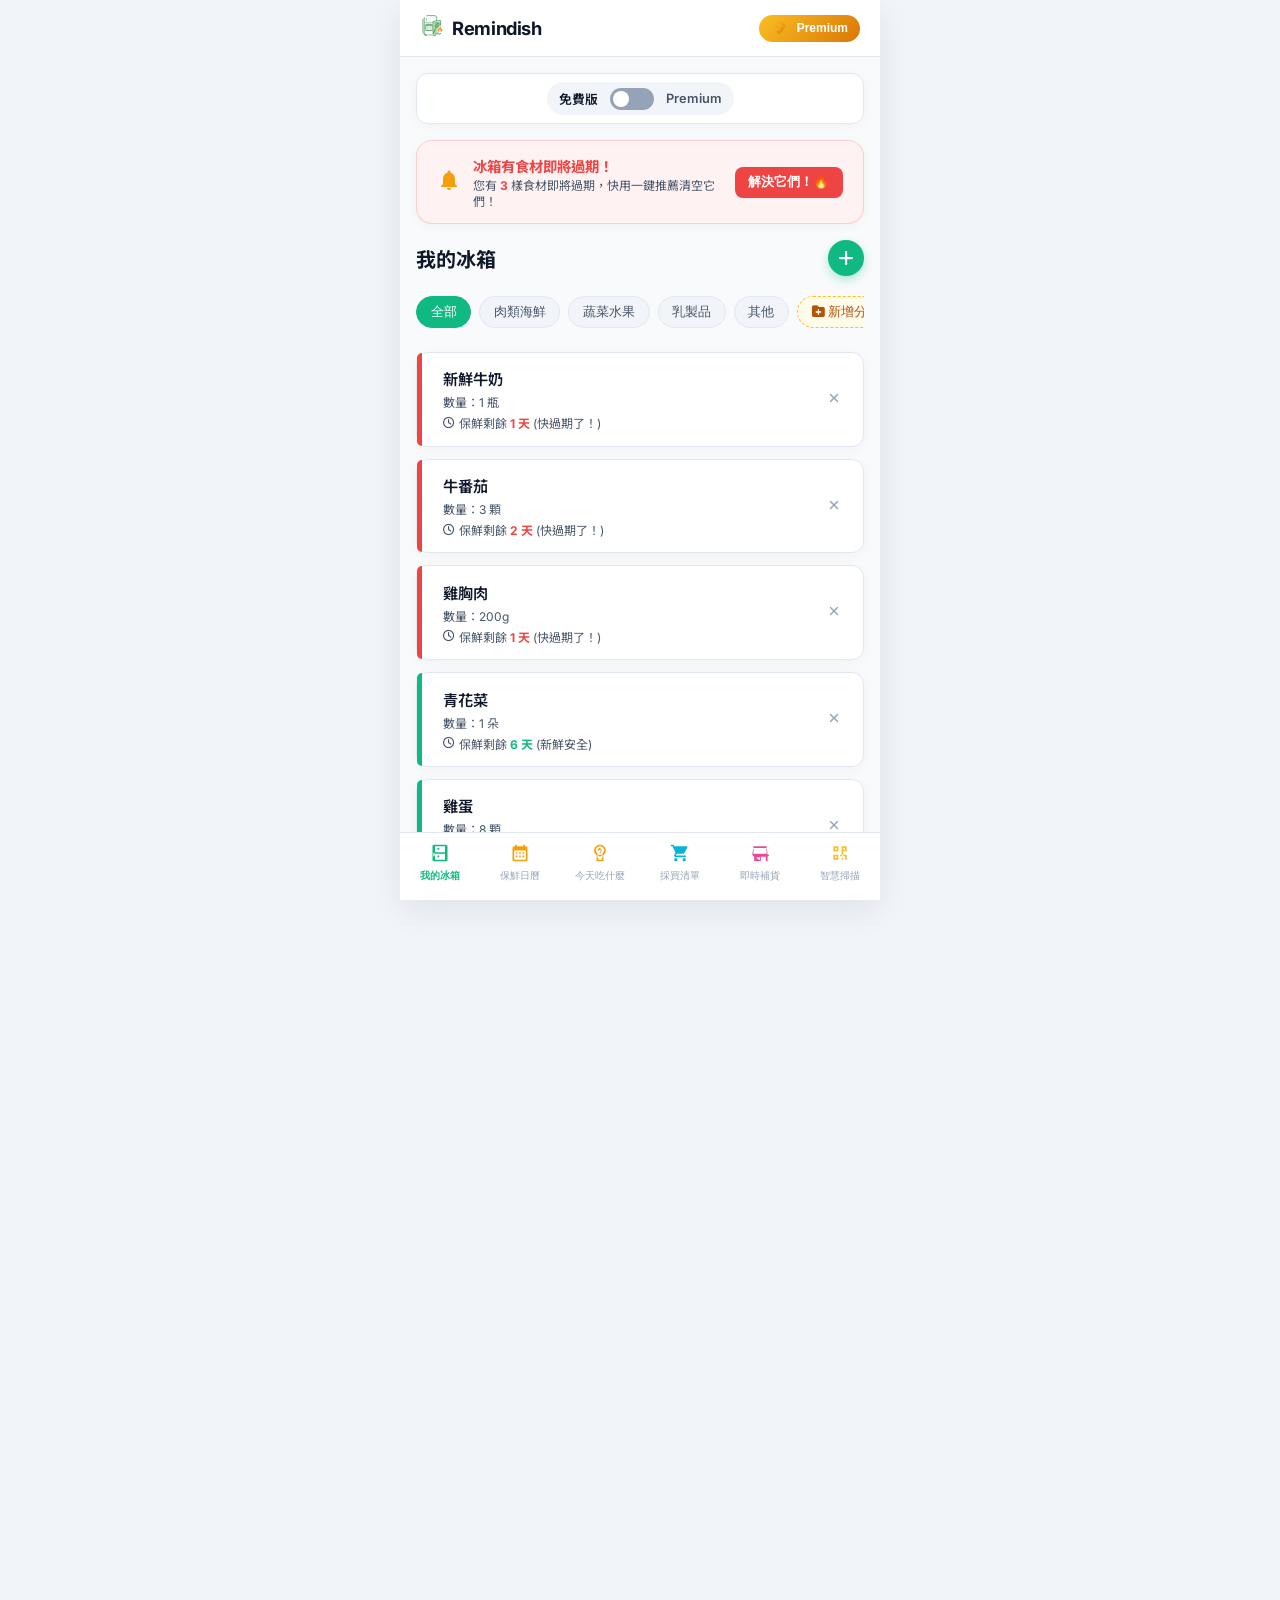
==== commit 4ef9703f: "Add files via upload" ====
--- a/index.html
+++ b/index.html
@@ -240,6 +240,10 @@
                     <div class="scan-workspace">
                         <!-- Camera Stream Preview -->
                         <div class="camera-preview-container hidden" id="camera-preview-box">
+                            <div class="viewfinder-overlay">
+                                <div class="viewfinder-frame"></div>
+                                <div class="viewfinder-tip">請將食材或發票置於框內</div>
+                            </div>
                             <video id="camera-stream" autoplay playsinline></video>
                             <div class="camera-controls">
                                 <button class="btn btn-secondary" id="close-camera-btn">關閉相機</button>
--- a/style.css
+++ b/style.css
@@ -1582,3 +1582,72 @@
     box-shadow: 0 0 0 3px rgba(16, 185, 129, 0.1);
 }
 
+@keyframes scanMove {
+    0% { top: 0%; }
+    50% { top: 100%; }
+    100% { top: 0%; }
+}
+@keyframes pulse {
+    0% { transform: scale(1); opacity: 0.8; }
+    50% { transform: scale(1.1); opacity: 1; }
+    100% { transform: scale(1); opacity: 0.8; }
+}
+
+/* Viewfinder Overlay */
+.viewfinder-overlay {
+    position: absolute;
+    top: 0;
+    left: 0;
+    right: 0;
+    bottom: 0;
+    z-index: 10;
+    display: flex;
+    flex-direction: column;
+    align-items: center;
+    justify-content: center;
+    pointer-events: none;
+}
+
+.viewfinder-frame {
+    width: 220px;
+    height: 220px;
+    border: 2px dashed rgba(16, 185, 129, 0.4);
+    border-radius: 12px;
+    box-shadow: 0 0 0 9999px rgba(15, 23, 42, 0.45); /* Mask background outside frame */
+    position: relative;
+    transition: var(--transition-smooth);
+}
+
+.viewfinder-frame::before {
+    content: '';
+    position: absolute;
+    top: -5px; left: -5px; right: -5px; bottom: -5px;
+    border: 4px solid var(--primary);
+    border-radius: 16px;
+    pointer-events: none;
+    clip-path: polygon(
+        0% 0%, 25% 0%, 0% 0%, 0% 25%, /* Top-left corner */
+        100% 0%, 75% 0%, 100% 0%, 100% 25%, /* Top-right corner */
+        100% 100%, 75% 100%, 100% 100%, 100% 75%, /* Bottom-right corner */
+        0% 100%, 25% 100%, 0% 100%, 0% 75% /* Bottom-left corner */
+    );
+}
+
+.viewfinder-tip {
+    color: #ffffff;
+    font-size: 0.75rem;
+    font-weight: 600;
+    background: rgba(15, 23, 42, 0.85);
+    padding: 0.45rem 1rem;
+    border-radius: 50px;
+    margin-top: 16px;
+    backdrop-filter: blur(4px);
+    box-shadow: var(--shadow-soft);
+    letter-spacing: 0.05em;
+    border: 1px solid rgba(255, 255, 255, 0.1);
+}
+
+#simulated-camera-placeholder ~ .viewfinder-overlay {
+    display: none !important;
+}
+
